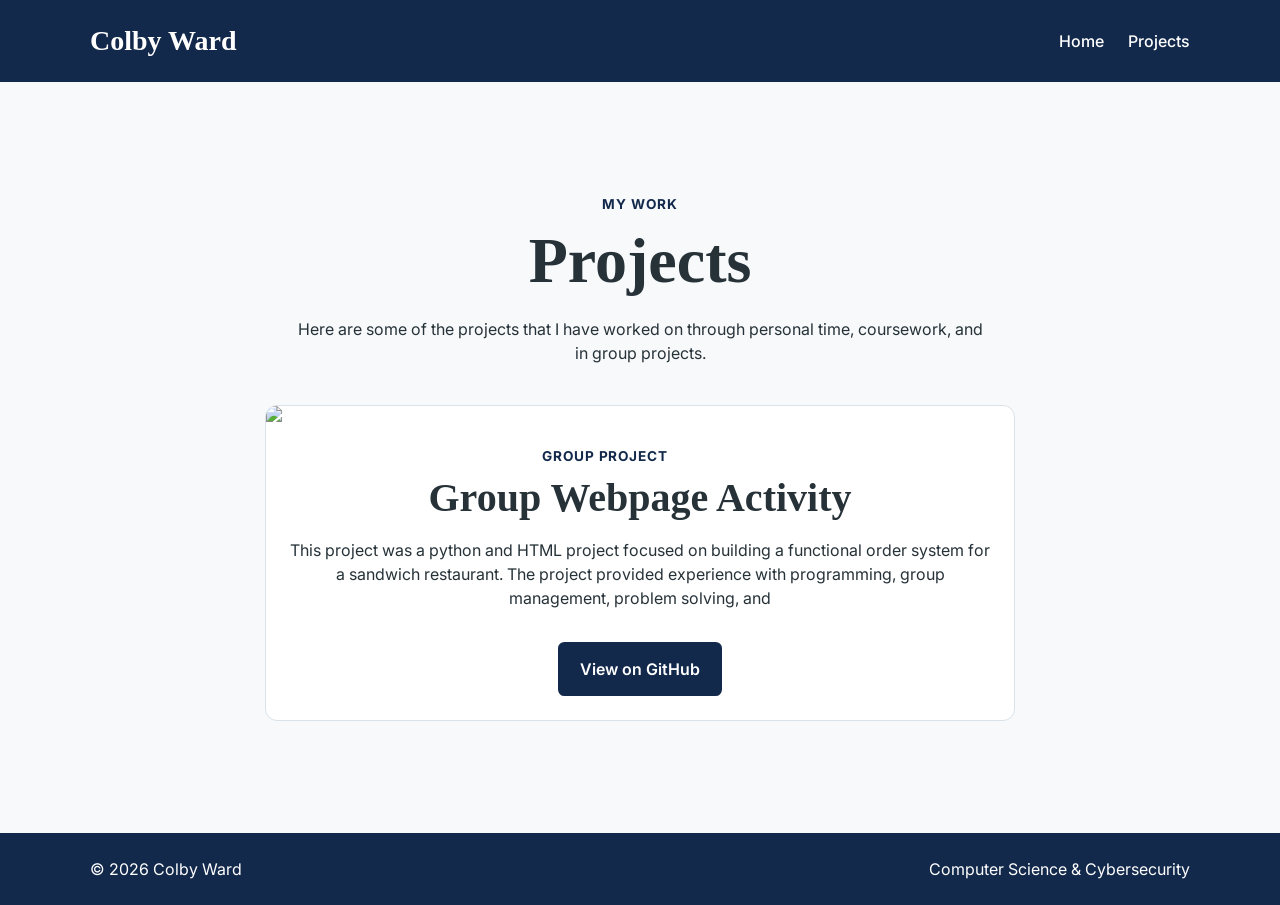
==== project.html @ e162be94 "Create portfolio website foundation" ====
<!DOCTYPE html>
<html lang="en">
<head>
    <meta charset="UTF-8">
    <meta name="viewport" content="width=device-width, initial-scale=1.0">
    <title>Colby Ward | Computer Science & Cybersecurity</title>
    <link rel="stylesheet" href="css/styles.css">
</head>

<body>
    <header>
        <div class="container">
            <a href="index.html" class="logo">Colby Ward</a>

            <nav>
                <ul>
                    <li><a href="index.html">Home</a></li>
                    <li><a href="project.html">Projects</a></li>
                </ul>
            </nav>
        </div>
    </header>

    <main>
        <section class="projects">
            <div class="container">
                <p class="eyebrow">My Work</p>

                <h1>Projects</h1>

                <p>
                    Here are some of the projects that I have worked on
                    through personal time, coursework, and in group projects.
                </p>

                <div class="project-list">

                    <article class="project-card">
                        <div class="project-image">
                            <img
                                src="
                                alt"
                            >
                        </div>

                        <div class="project-content">
                            <p class="project-type">Group Project</p>

                            <h2>Group Webpage Activity</h2>
                        

                        <p>
                            This project was a python and HTML project focused
                            on building a functional order system for a sandwich
                            restaurant. The project provided experience with
                            programming, group management, problem solving, and

                        </p>

                        <a
                            href="https://github.com/colbywardnc/Group-Webpage-Activity"
                            class="button"
                            target="_blank"
                            rel="noopener"
                        >
                            View on GitHub
                        </a>
                        </div>
                    </article>

                </div>
            </div>
        </section>

    </main>

    <footer>
        <div class="container">
            <p>&copy; 2026 Colby Ward</p>

            <p>
                Computer Science & Cybersecurity
            </p>
        </div>
    </footer>

</body>
</html>
---- css/styles.css ----
@import url('https://fonts.googleapis.com/css2?family=Inter:wght@400;500;600;700&display=swap');

:root {
    --carolina-blue: #7BAFD4;
    --dark-blue: #13294B;
    --off-white: #F7F9FB;
    --white: #FFFFFF;
    --text: #263238;
    --muted: #5F6B73;
    --border: #D9E2E8;
}

/* Base Styling */

* {
    box-sizing: border-box;
}

html {
    scroll-behavior: smooth;
}

body {
    margin: 0;
    min-height: 100vh;
    display: flex;
    flex-direction: column;
    background-color: var(--off-white);
    color: var(--text);
    font-family: "Inter", Arial, sans-serif;
    line-height: 1.5;
}

main {
    flex: 1;
}

img {
    max-width: 100%;
    display: block;
}

a {
    color: inherit;
}

.container {
    width: min(90%, 1100px);
    margin: 0 auto;
}

/* Typography */

h1, h2, h3, .logo {
    font-family: "Big Caslon", Georgia, serif;
}

h1, h2, h3, p {
    margin-top: 0;
}

h1 {
    font-size: 2.75rem;
    line-height: 1.1;
    margin-bottom: 1.25rem;
}

h2 {
    font-size: 2rem;
    line-height: 1.2;
    margin-bottom: 1rem;
}

h3 {
    font-size: 1.35rem;
}

p {
    max-width: 70ch;
}

.hero .container, .about .container, .projects > .container, .contact .container {
    text-align: center;
}
.hero p, .about p, .contact p, .projects > .container > p {
    margin-left: auto;
    margin-right: auto;
}

/* Header */

header {
    width: 100%;
    background-color: var(--dark-blue);
    color: var(--white);
}

header .container {
    display: flex;
    flex-direction: column;
    align-items: center;
    gap: 1rem;
    padding: 1.25rem 0;
}

.logo {
    color: var(--white);
    font-size: 1.75rem;
    font-weight: 600;
    text-decoration: none;
}

nav ul {
    display: flex;
    gap: 1.5rem;
    padding: 0;
    margin: 0;
    list-style: none;
}

nav a {
    color: var(--white);
    text-decoration: none;
    font-weight: 500;
}

nav a:hover, nav a:focus {
    color: var(--carolina-blue);
}

/* Main */

.hero, .about, .contact, .projects {
    padding: 5rem 0;
}

.hero {
    background-color: var(--white);
}

.eyebrow {
    margin-bottom: 0.75rem;
    color: var(--dark-blue);
    font-size: 0.85rem;
    font-weight: 700;
    letter-spacing: 0.08em;
    text-transform: uppercase;
}

/* Buttons */

.button {
    display: inline-block;
    margin-top: 1rem;
    padding: 0.8rem 1.25rem;
    border: 2px solid var(--dark-blue);
    border-radius: 0.4rem;
    background-color: var(--dark-blue);
    color: var(--white);
    font-weight: 600;
    text-decoration: none;
    cursor: pointer;
}

.button:hover, .button:focus {
    background-color: var(--carolina-blue);
    border-color: var(--carolina-blue);
    color: var(--dark-blue);
}

/* About */

.about {
    background-color: var(--white);
}

/* Contact */

.contact {
    background-color: var(--white);
}

.contact-content {
    display: flex;
    flex-direction: column;
    gap: 2.5rem;
    margin-top: 2rem;
}

.contact-info a {
    color: var(--dark-blue);
    font-weight: 600;
}

.contact-info a:hover, .contact-info a:focus {
    color: var(--carolina-blue);
}

/* Forms */

form {
    width: 100%;
}

.form-group {
    margin-bottom: 1.25rem;
}

input, textarea {
    width: 100%;
    padding: 0.8rem;
    border: 1px solid var(--border);
    border-radius: 0.35rem;
    background-color: var(--white);
    color: var(--text);
    font: inherit;
}

input:focus, textarea:focus {
    outline: 2px solid var(--carolina-blue);
    border-color: var(--dark-blue);
}

/* Projects */

.projects {
    background-color: var(--off-white);
}

.project-list {
    display: flex;
    flex-direction: column;
    align-items: center;
    gap: 2rem;
    margin-top: 2.5rem;
}

.project-card {
    width: 100%;
    max-width: 750px;
    overflow: hidden;
    border: 1px solid var(--border);
    border-radius: 0.75rem;
    background-color: var(--white);
}

.project-image {
    width: 100%;
}

.project-image img {
    width: 100%;
    height: auto;
}

.project-content {
    padding: 1.5rem;
}

.project-type {
    margin-bottom: 0.5rem;
    color: var(--dark-blue);
    font-size: 0.85rem;
    font-weight: 700;
    letter-spacing: 0.06rem;
    text-transform: uppercase;
}

/* Footer */

footer {
    width: 100%;
    background-color: var(--dark-blue);
    color: var(--white);
}

footer .container {
    display: flex;
    flex-direction: column;
    align-items: center;
    gap: 0.5rem;
    padding: 1.5rem 0;
}

footer p {
    margin: 0;
}

/* Larger Screens */

@media (min-width: 768px) {

    header .container {
        flex-direction: row;
        justify-content: space-between;
    }

    h1 {
        font-size: 4rem;
    }

    h2 {
        font-size: 2.5rem;
    }

    .hero, .about, .contact, .projects {
        padding: 7rem 0;
    }

    .contact-info, form {
        flex: 1;
    }

    .project-card {
        max-width: 750px;
    }

    footer .container {
        flex-direction: row;
        justify-content: space-between;
    }
}
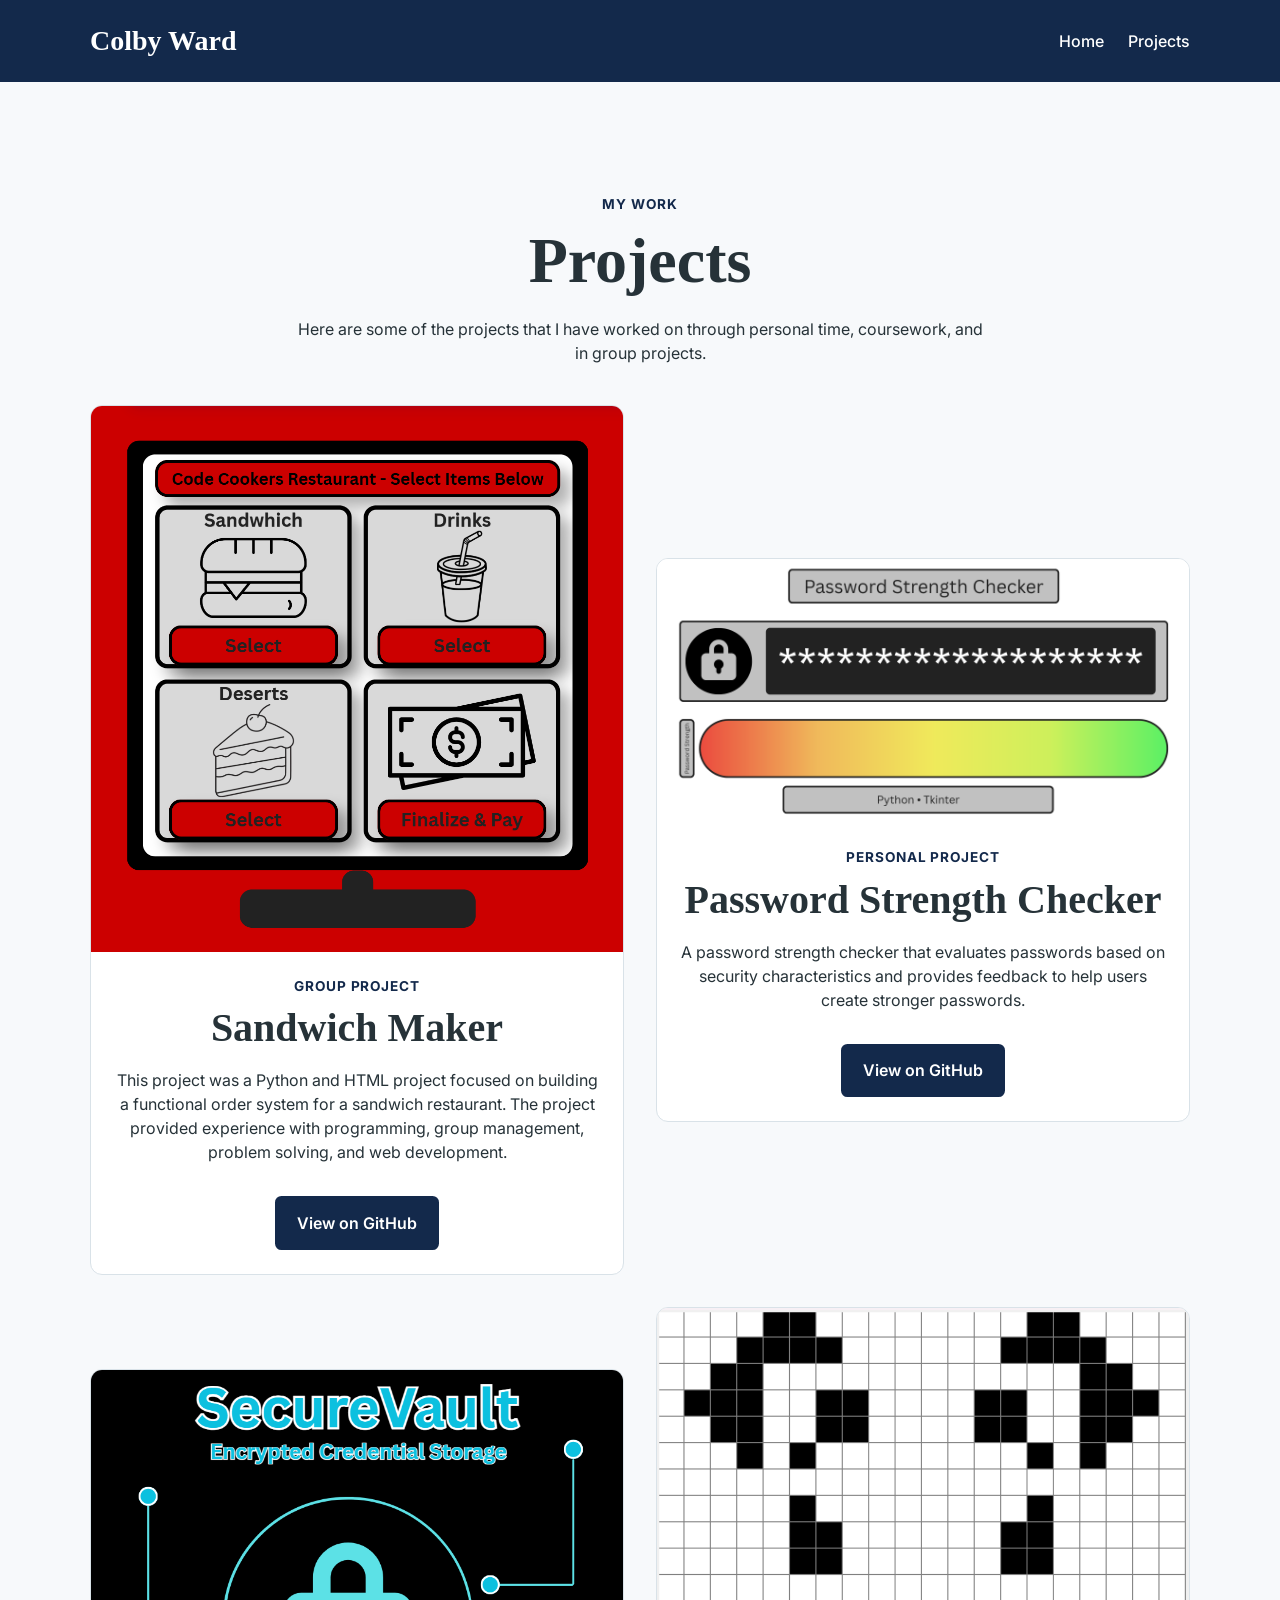
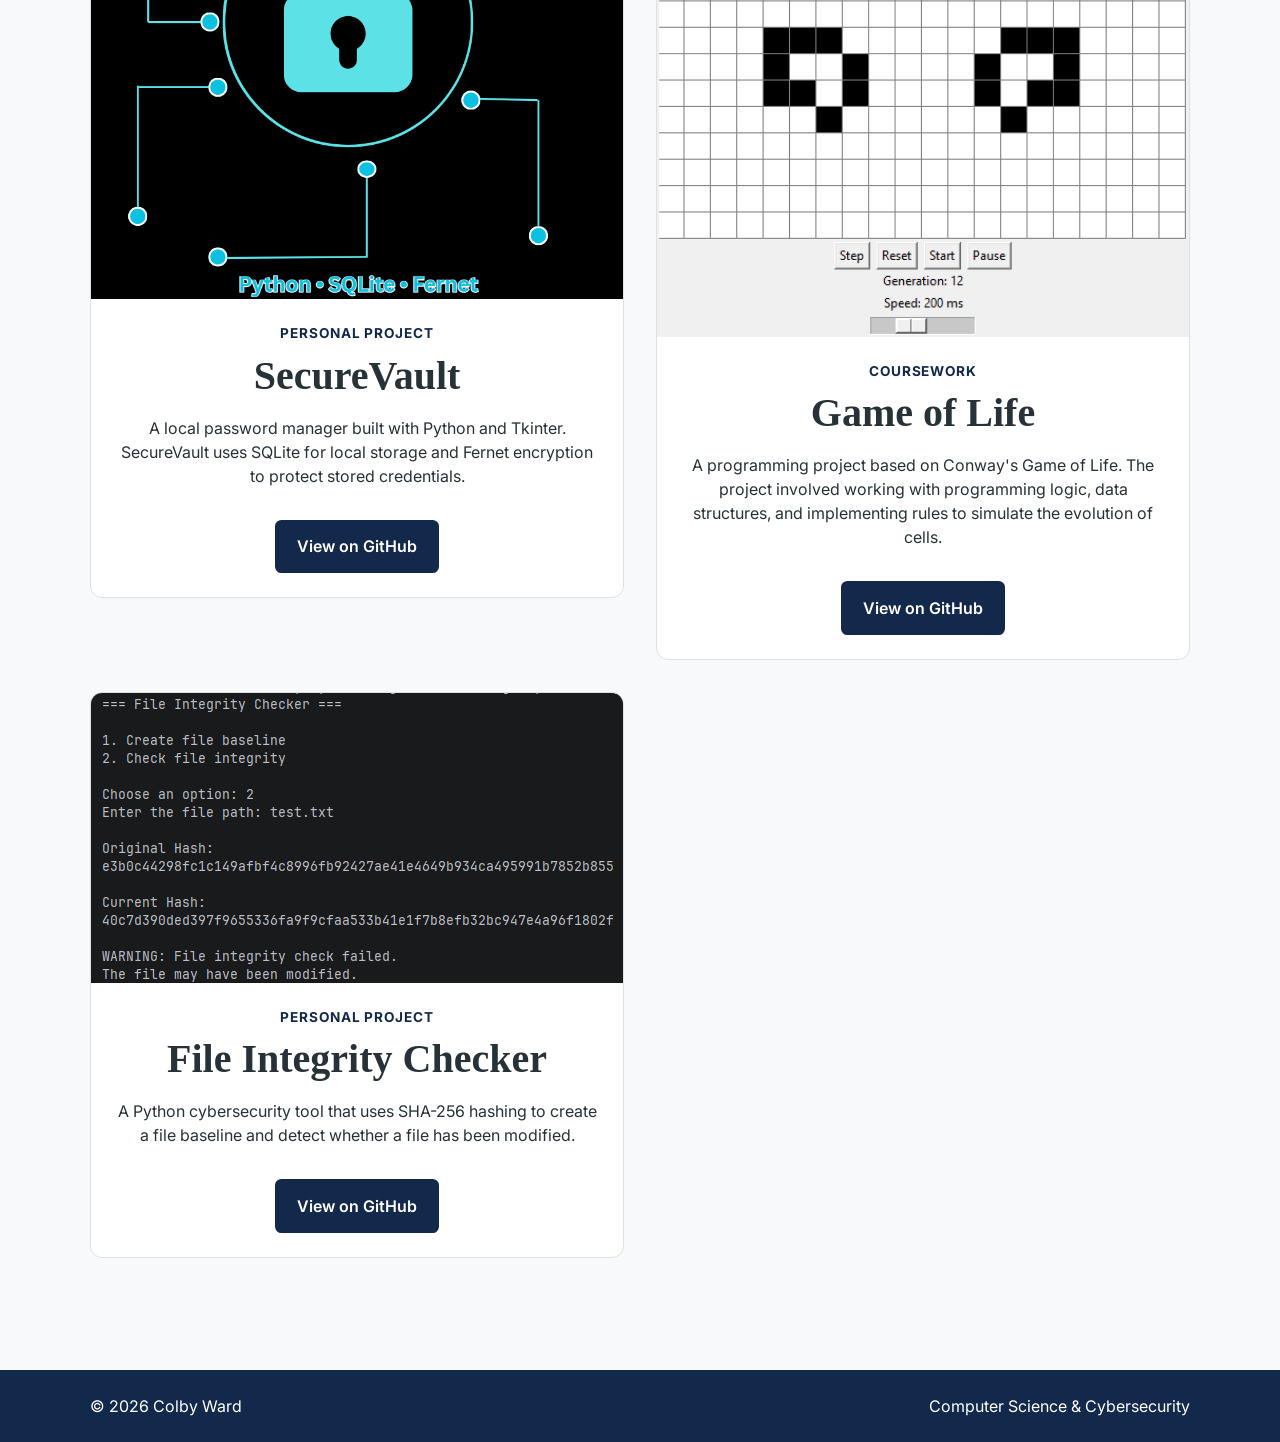
==== commit a07a1f0c: "Complete Portfolio Project" ====
--- a/project.html
+++ b/project.html
@@ -38,27 +38,145 @@
                     <article class="project-card">
                         <div class="project-image">
                             <img
-                                src="
-                                alt"
+                                src="images/sandwich-maker.png"
+                                alt="Sandwich Maker project"
                             >
                         </div>
 
                         <div class="project-content">
                             <p class="project-type">Group Project</p>
 
-                            <h2>Group Webpage Activity</h2>
-                        
-
-                        <p>
-                            This project was a python and HTML project focused
+                            <h2>Sandwich Maker</h2>
+                        
+                        <p>
+                            This project was a Python and HTML project focused
                             on building a functional order system for a sandwich
                             restaurant. The project provided experience with
                             programming, group management, problem solving, and
-
+                            web development.
                         </p>
 
                         <a
                             href="https://github.com/colbywardnc/Group-Webpage-Activity"
+                            class="button"
+                            target="_blank"
+                            rel="noopener"
+                        >
+                            View on GitHub
+                        </a>
+                        </div>
+                    </article>
+
+                    <article class="project-card">
+                        <div class="project-image">
+                            <img
+                                src="images/Password-Strength-Checker.png"
+                                alt="Password Strength Checker project"
+                            >
+                        </div>
+
+                        <div class="project-content">
+                            <p class="project-type">Personal Project</p>
+
+                            <h2>Password Strength Checker</h2>
+                        
+                        <p>
+                            A password strength checker that evaluates passwords based
+                            on security characteristics and provides feedback to help users
+                            create stronger passwords.
+                        </p>
+
+                        <a
+                            href="https://github.com/colbywardnc/PasswordStrengthChecker"
+                            class="button"
+                            target="_blank"
+                            rel="noopener"
+                        >
+                            View on GitHub
+                        </a>
+                        </div>
+                    </article>
+
+                    <article class="project-card">
+                        <div class="project-image">
+                            <img
+                                src="images/securevault.png"
+                                alt="SecureVault project"
+                            >
+                        </div>
+
+                        <div class="project-content">
+                            <p class="project-type">Personal Project</p>
+
+                            <h2>SecureVault</h2>
+                        
+                        <p>
+                            A local password manager built with Python and Tkinter. SecureVault
+                            uses SQLite for local storage and Fernet encryption to protect stored 
+                            credentials.
+                        </p>
+
+                        <a
+                            href="https://github.com/colbywardnc/SecureVault"
+                            class="button"
+                            target="_blank"
+                            rel="noopener"
+                        >
+                            View on GitHub
+                        </a>
+                        </div>
+                    </article>
+
+                    <article class="project-card">
+                        <div class="project-image">
+                            <img
+                                src="images/Game-of-Life.png"
+                                alt="Game of Life project"
+                            >
+                        </div>
+
+                        <div class="project-content">
+                            <p class="project-type">Coursework</p>
+
+                            <h2>Game of Life</h2>
+                        
+                        <p>
+                            A programming project based on Conway's Game of Life. The
+                            project involved working with programming logic, data structures,
+                            and implementing rules to simulate the evolution of cells.
+                        </p>
+
+                        <a
+                            href="https://github.com/colbywardnc/GameofLife"
+                            class="button"
+                            target="_blank"
+                            rel="noopener"
+                        >
+                            View on GitHub
+                        </a>
+                        </div>
+                    </article>
+
+                    <article class="project-card">
+                        <div class="project-image">
+                            <img
+                                src="images/File-Integrity-Checker.png"
+                                alt="File Integrity Checker project"
+                            >
+                        </div>
+
+                        <div class="project-content">
+                            <p class="project-type">Personal Project</p>
+
+                            <h2>File Integrity Checker</h2>
+                        
+                        <p>
+                            A Python cybersecurity tool that uses SHA-256 hashing to create
+                            a file baseline and detect whether a file has been modified.
+                        </p>
+
+                        <a
+                            href="https://github.com/colbywardnc/FileIntegrityChecker"
                             class="button"
                             target="_blank"
                             rel="noopener"
--- a/css/styles.css
+++ b/css/styles.css
@@ -52,7 +52,7 @@
 /* Typography */
 
 h1, h2, h3, .logo {
-    font-family: "Big Caslon", Georgia, serif;
+    font-family: Georgia, serif;
 }
 
 h1, h2, h3, p {
@@ -244,10 +244,6 @@
     background-color: var(--white);
 }
 
-.project-image {
-    width: 100%;
-}
-
 .project-image img {
     width: 100%;
     height: auto;
@@ -255,6 +251,12 @@
 
 .project-content {
     padding: 1.5rem;
+    text-align: center;
+}
+
+.project-content p {
+    margin-left: auto;
+    margin-right: auto;
 }
 
 .project-type {
@@ -311,8 +313,14 @@
         flex: 1;
     }
 
+    .project-list {
+        display: grid;
+        grid-template-columns: repeat(2, 1fr);
+        gap: 2rem;
+    }
+
     .project-card {
-        max-width: 750px;
+        max-width: none;
     }
 
     footer .container {
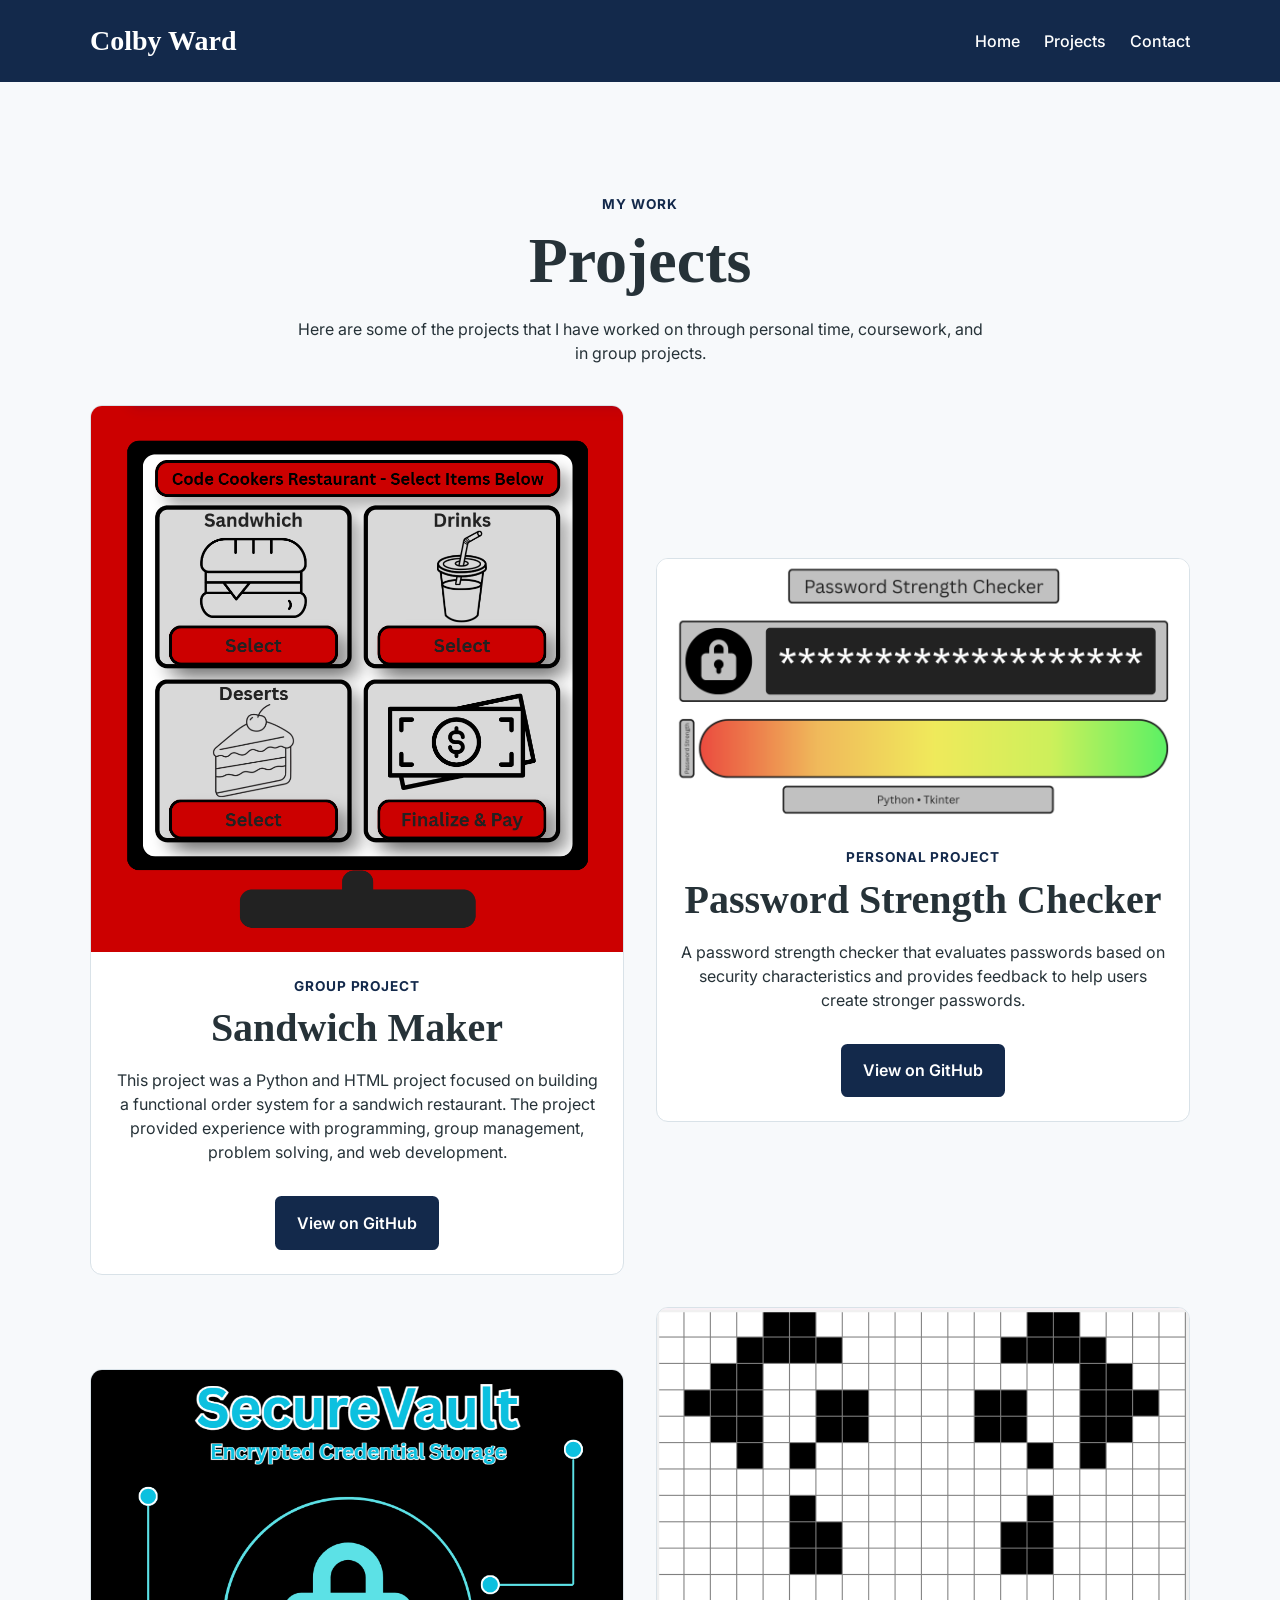
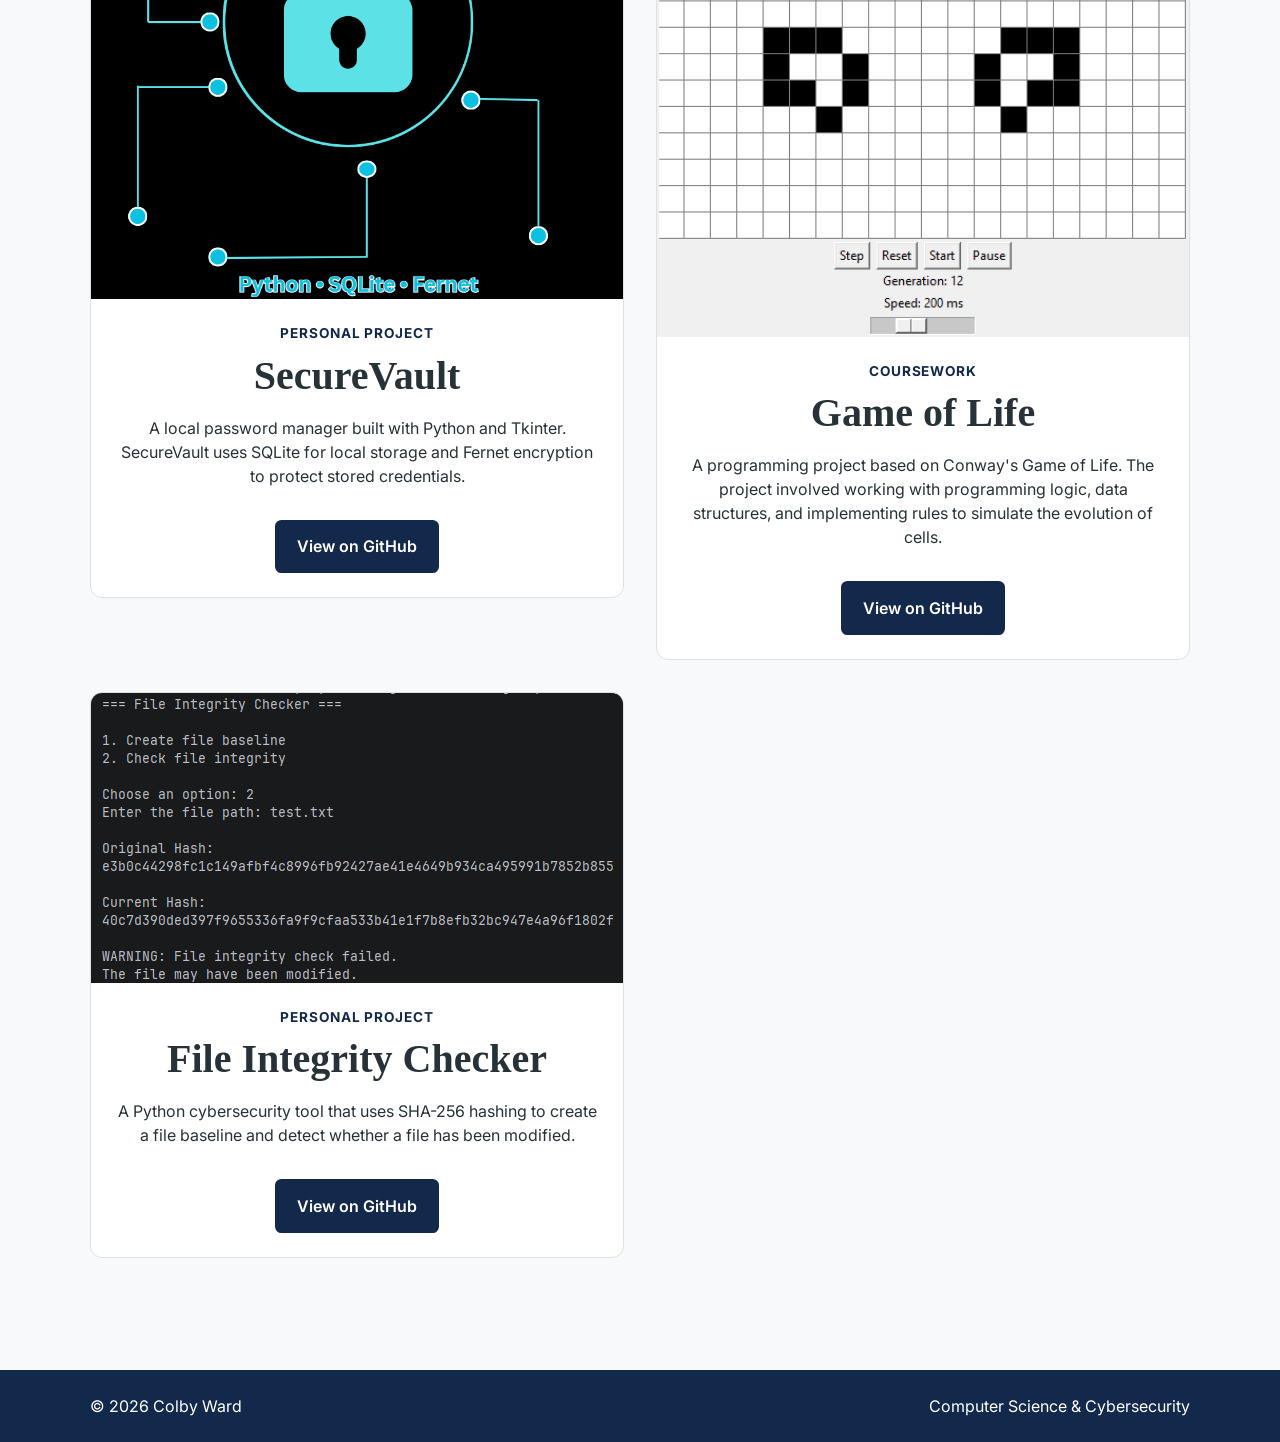
==== commit dbd9cef3: "final update" ====
--- a/project.html
+++ b/project.html
@@ -16,6 +16,7 @@
                 <ul>
                     <li><a href="index.html">Home</a></li>
                     <li><a href="project.html">Projects</a></li>
+                    <li><a href="index.html#contact">Contact</a></li>
                 </ul>
             </nav>
         </div>
--- a/css/styles.css
+++ b/css/styles.css
@@ -128,6 +128,10 @@
     color: var(--carolina-blue);
 }
 
+nav a:active {
+    color: var(--carolina-blue);
+}
+
 /* Main */
 
 .hero, .about, .contact, .projects {
@@ -168,6 +172,10 @@
     color: var(--dark-blue);
 }
 
+.button:active {
+    transform: translateY(1px);
+}
+
 /* About */
 
 .about {
@@ -313,6 +321,11 @@
         flex: 1;
     }
 
+    footer .container {
+        flex-direction: row;
+        justify-content: space-between;
+    }
+
     .project-list {
         display: grid;
         grid-template-columns: repeat(2, 1fr);
@@ -322,9 +335,4 @@
     .project-card {
         max-width: none;
     }
-
-    footer .container {
-        flex-direction: row;
-        justify-content: space-between;
-    }
 }
